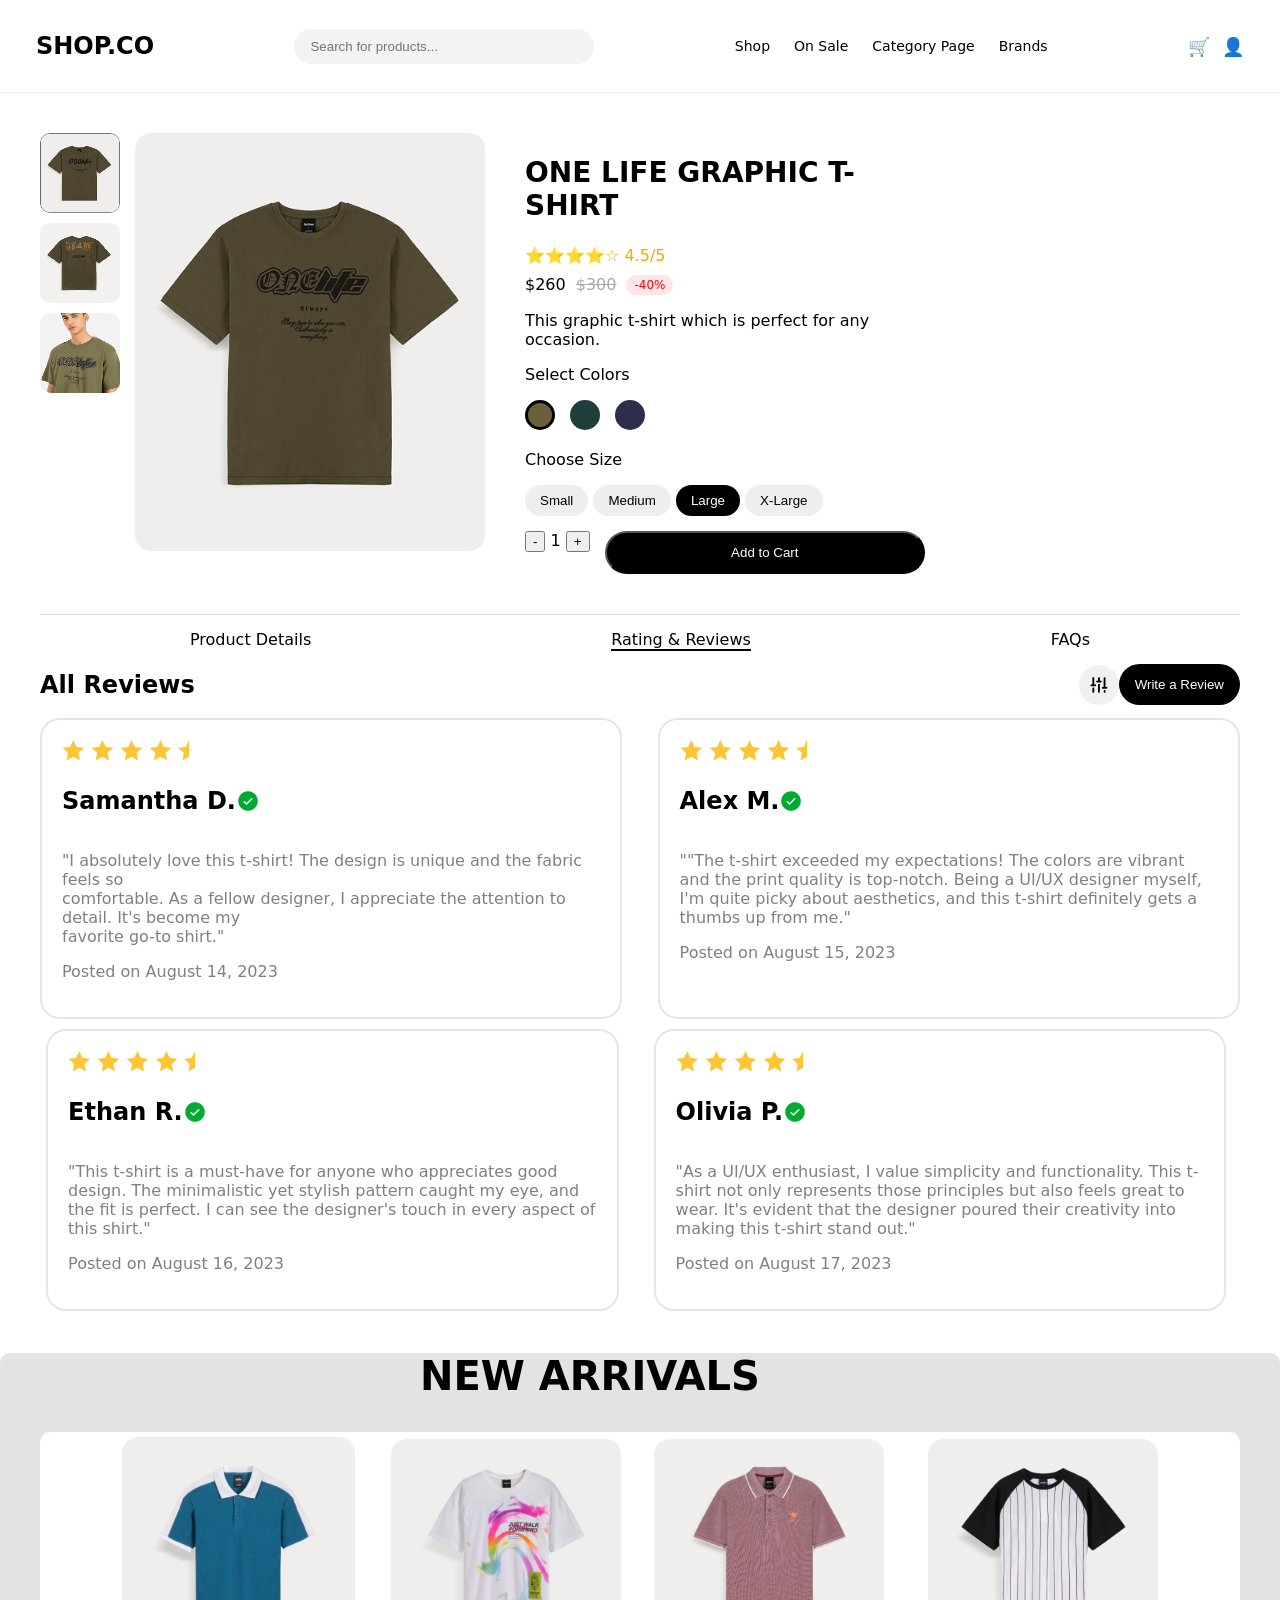
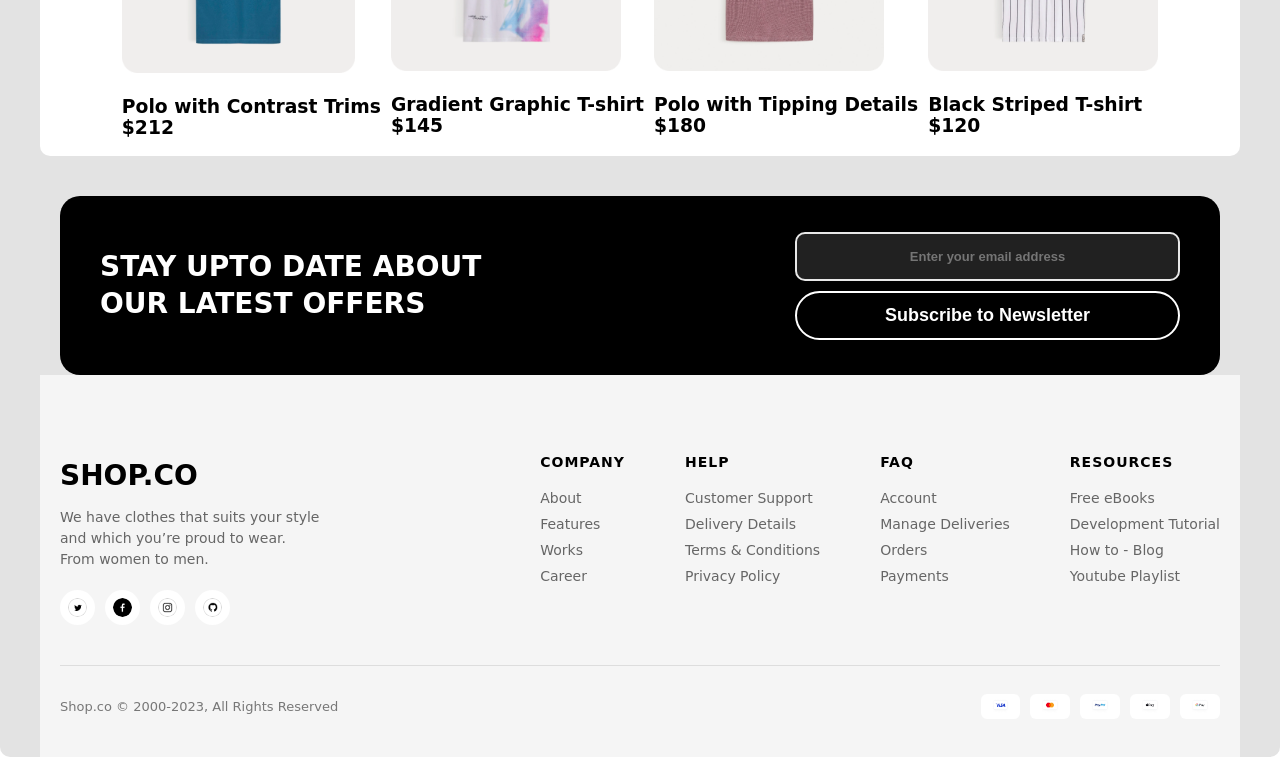
==== aboutcard.html @ 6708eff9 "shop-co" ====
<!DOCTYPE html>
<html lang="en">

<head>
    <meta charset="UTF-8">
    <meta name="viewport" content="width=device-width, initial-scale=1.0">
    <title>SHOP.CO aboutcard</title>
    <link rel="stylesheet" href="./styles/style.css">
</head>

<body>
    <header class="shop-header">
        <div class="shop-overlay" id="overlay"></div>
        <div class="shop-container">
            <div class="shop-left">
                <button class="shop-burger" id="burgerBtn">
                    <span></span>
                    <span></span>
                    <span></span>
                </button>
                <a href="#">
                    <h1 class="shop-logo">SHOP.CO</h1>
                </a>
            </div>
            <div class="shop-search">
                <input type="text" placeholder="Search for products..." />
            </div>
            <nav class="shop-nav" id="navMenu">
                <a href="#">Shop</a>
                <a href="#">On Sale</a>
                <a href="./categorycard.html">Category Page</a>
                <a href="#">Brands</a>
            </nav>

            <div class="shop-right">

                <div class="shop-icons">
                    <span>🛒</span>
                    <span>👤</span>
                </div>
            </div>
        </div>
    </header>
    <main>
        <section class="aboutcard">
            <div class="container">
                <div class="aboutcard__wrapper">

                    <div class="aboutcard__gallery">
                        <div class="aboutcard__thumbs">
                            <img src="./assets/imgs/image 2.png" alt="">
                            <img src="./assets/imgs/image 5.png" alt="">
                            <img src="./assets/imgs/image 6.png" alt="">
                        </div>

                        <div class="aboutcard__main">
                            <img src="./assets/imgs/image 1 (1).png" alt="">
                        </div>
                    </div>

                    <div class="aboutcard__info">
                        <h1 class="aboutcard__title">ONE LIFE GRAPHIC T-SHIRT</h1>

                        <div class="aboutcard__rating">
                            ⭐⭐⭐⭐☆ <span>4.5/5</span>
                        </div>

                        <div class="aboutcard__price">
                            <span class="current">$260</span>
                            <span class="old">$300</span>
                            <span class="sale">-40%</span>
                        </div>

                        <p class="aboutcard__desc">
                            This graphic t-shirt which is perfect for any occasion.
                        </p>

                        <div class="aboutcard__colors">
                            <p>Select Colors</p>
                            <div class="aboutcard__color-list">
                                <span class="active"></span>
                                <span></span>
                                <span></span>
                            </div>
                        </div>

                        <div class="aboutcard__sizes">
                            <p>Choose Size</p>
                            <div class="aboutcard__size-list">
                                <button>Small</button>
                                <button>Medium</button>
                                <button class="active">Large</button>
                                <button>X-Large</button>
                            </div>
                        </div>

                        <div class="aboutcard__cart">
                            <div class="aboutcard__count">
                                <button>-</button>
                                <span>1</span>
                                <button>+</button>
                            </div>

                            <button class="aboutcard__btn">Add to Cart</button>
                        </div>
                    </div>

                </div>

                <div class="aboutcard__tabs">
                    <span>Product Details</span>
                    <span class="active">Rating & Reviews</span>
                    <span>FAQs</span>
                </div>

            </div>
        </section>
        <section class="review">
            <div class="container">
                <div class="review__wrapper">
                    <div class="review__info">
                        <h2>All Reviews</h2>
                        <div class="review__img">
                            <img src="./assets/icons/Frame 19.png" alt="">
                            <button class="review__btn">Write a Review</button>
                        </div>
                    </div>
                    <div class="review__bigcard">
                        <div class="review__cards">
                            <div class="review__card">
                                <img class="review__star" src="./assets/icons/4.3.png" alt="">
                                <div class="review__text">
                                    <h2>Samantha D.</h2>
                                    <img src="./assets/icons/Frame (20).png" alt="">
                                </div>
                                <p class="review__comments">"I absolutely love this t-shirt! The design is unique and
                                    the
                                    fabric feels so <br>
                                    comfortable. As a fellow designer, I appreciate the attention to detail. It's become
                                    my <br>
                                    favorite go-to shirt."</p>

                                <p class="review__comments">Posted on August 14, 2023</p>
                            </div>

                        </div>
                        <div class="review__nuqta">.</div>
                        <div class="review__cards">
                            <div class="review__card">
                                <img class="review__star" src="./assets/icons/4.3.png" alt="">
                                <div class="review__text">
                                    <h2>Alex M.</h2>
                                    <img src="./assets/icons/Frame (20).png" alt="">
                                </div>
                                <p class="review__comments">""The t-shirt exceeded my expectations! The colors are
                                    vibrant and the print quality is top-notch. Being a UI/UX designer myself, I'm quite
                                    picky about aesthetics, and this t-shirt definitely gets a thumbs up from me."
                                </p>

                                <p class="review__comments">Posted on August 15, 2023</p>
                            </div>

                        </div>
                    </div>
                    <div class="review__bigcards">
                        <div class="review__nuqta">.</div>
                        <div class="review__cards">
                            <div class="review__card">
                                <img class="review__star" src="./assets/icons/4.3.png" alt="">
                                <div class="review__text">
                                    <h2>Ethan R.</h2>
                                    <img src="./assets/icons/Frame (20).png" alt="">
                                </div>
                                <p class="review__comments">"This t-shirt is a must-have for anyone who appreciates good
                                    design. The minimalistic yet stylish pattern caught my eye, and the fit is perfect.
                                    I can see the designer's touch in every aspect of this shirt."
                                </p>

                                <p class="review__comments">Posted on August 16, 2023</p>
                            </div>

                        </div>
                        <div class="review__nuqta">.</div>
                        <div class="review__cards">
                            <div class="review__card">
                                <img class="review__star" src="./assets/icons/4.3.png" alt="">
                                <div class="review__text">
                                    <h2>Olivia P.</h2>
                                    <img src="./assets/icons/Frame (20).png" alt="">
                                </div>
                                <p class="review__comments">"As a UI/UX enthusiast, I value simplicity and
                                    functionality. This t-shirt not only represents those principles but also feels
                                    great to wear. It's evident that the designer poured their creativity into making
                                    this t-shirt stand out."
                                </p>

                                <p class="review__comments">Posted on August 17, 2023</p>
                            </div>

                        </div>
                    </div>
                    <div class="review__nuqta">.</div>
                </div>
            </div>
        </section>
        <section class="clothes">
            <div class="container">
                <div class="clothes__wrapper">
                    <h1 class="clothes__info">NEW ARRIVALS</h1>
                    <div class="clothes__cards">
                        <div class="clothes__card">
                            <img width="170" src="./assets/icons/kok kiym.png" alt="">
                            <img width="170" src="./assets/icons/Frame 33 (2).png" alt="">
                            <img width="170" src="./assets/icons/pushti kiym.png" alt="">
                            <img width="170" src="./assets/icons/Frame 38 (2).png" alt="">
                        </div>
                    </div>
                    <button class="clothes__ViewAll">View All</button>
                    <div class="clothes__table">
                        <div class="clothes__tabletext">
                            <img width="233" src="./assets/icons/kok kiym.png" alt="">
                            <h3 class="clothes__h3">Polo with Contrast Trims<br> $212</h3>
                        </div>
                        <div class="clothes__tabletext">
                            <img width="230" src="./assets/icons/Frame 33 (2).png" alt="">
                            <h3 class="clothes__h3">Gradient Graphic T-shirt <br> $145</h3>
                        </div>
                        <div class="clothes__tabletext">
                            <img width="230" src="./assets/icons/pushti kiym.png" alt="">
                            <h3 class="clothes__h3">Polo with Tipping Details <br> $180</h3>
                        </div>
                        <div class="clothes__tabletext">
                            <img width="230" src="./assets/icons/Frame 38 (2).png" alt="">
                            <h3 class="clothes__h3">Black Striped T-shirt <br> $120</h3>
                        </div>
                    </div>
                    <hr class="clothes__hr">
                    <hr class="clothes__hr">

                    <div class="clothes__desktob">
                        <div class="clothes__">
                            <img width="233" src="./assets/icons/kok kiym.png" alt="">
                            <h3 class="clothes__h3">Polo with Contrast Trims</h3>
                            <img src="./assets/imgs/Frame 59.png" alt="">
                            <div class="clothes__price">
                                <p><b>$240</b></p>
                                <del class="clothes__del"><b>$260</b></del>
                                <p class="clothes__discount">-20%</p>
                            </div>
                        </div>
                        <div class="clothes__">
                            <img width="230" src="./assets/icons/Frame 33 (2).png" alt="">
                            <h3 class="clothes__h3">Gradient Graphic T-shirt </h3>
                            <img src="./assets/imgs/Frame 35 (2).png" alt="">
                            <p><b>$145</b></p>
                        </div>
                        <div class="clothes__">
                            <img width="230" src="./assets/icons/pushti kiym.png" alt="">
                            <h3 class="clothes__h3">Polo with Tipping Details</h3>
                            <img src="./assets/imgs/Frame 35 (2).png" alt="">
                            <div class="clothes__price">
                                <p><b>$180</b></p>
                                <del class="clothes__del"><b>$200</b></del>
                            </div>
                        </div>
                        <div class="clothes__">
                            <img width="230" src="./assets/icons/Frame 38 (2).png" alt="">
                            <h3 class="clothes__h3"> SLEEVE STRIPED T-SHIRT</h3>
                            <img src="./assets/imgs/Frame 35 (2).png" alt="">
                            <div class="clothes__price">
                                <p><b>$120</b></p>
                                <del class="clothes__del"><b>$150</b></del>
                                <p class="clothes__discount">-20%</p>
                            </div>
                        </div>
                    </div>
                    <button class="clothes__btn">View All</button>
                    <hr class="clothes__hr">
                    <section class="subscribe">
                        <div class="container">
                            <div class="subscribe__wrapper">

                                <div class="subscribe__left">
                                    <h2>STAY UPTO DATE ABOUT<br>OUR LATEST OFFERS</h2>
                                </div>
                                <div class="subscribe__right">
                                    <input type="password" name="text" class="input"
                                        placeholder="Enter your email address">
                                    <button class="button">
                                        Subscribe to Newsletter
                                    </button>
                                </div>

                            </div>
                        </div>
                    </section>
                    <footer class="footer">
                        <div class="container">
                            <div class="footer__wrapper">

                                <div class="footer__left">
                                    <h2 class="footer__logo">SHOP.CO</h2>
                                    <p class="footer__desc">
                                        We have clothes that suits your style and which you’re proud to wear.
                                        From women to men.
                                    </p>

                                    <div class="footer__socials">
                                        <img src="./assets/icons/1 (1).png" alt="twitter">
                                        <img src="./assets/icons/2.png" alt="facebook">
                                        <img src="./assets/icons/3.png" alt="instagram">
                                        <img src="./assets/icons/4.png" alt="github">
                                    </div>
                                </div>

                                <div class="footer__links">

                                    <div class="footer__col">
                                        <h4>COMPANY</h4>
                                        <a href="#">About</a>
                                        <a href="#">Features</a>
                                        <a href="#">Works</a>
                                        <a href="#">Career</a>
                                    </div>

                                    <div class="footer__col">
                                        <h4>HELP</h4>
                                        <a href="#">Customer Support</a>
                                        <a href="#">Delivery Details</a>
                                        <a href="#">Terms & Conditions</a>
                                        <a href="#">Privacy Policy</a>
                                    </div>

                                    <div class="footer__col">
                                        <h4>FAQ</h4>
                                        <a href="#">Account</a>
                                        <a href="#">Manage Deliveries</a>
                                        <a href="#">Orders</a>
                                        <a href="#">Payments</a>
                                    </div>

                                    <div class="footer__col">
                                        <h4>RESOURCES</h4>
                                        <a href="#">Free eBooks</a>
                                        <a href="#">Development Tutorial</a>
                                        <a href="#">How to - Blog</a>
                                        <a href="#">Youtube Playlist</a>
                                    </div>

                                </div>
                            </div>

                            <div class="footer__bottom">
                                <p>Shop.co © 2000-2023, All Rights Reserved</p>

                                <div class="footer__payments">
                                    <img src="./assets/icons/Badge.png" alt="visa">
                                    <img src="./assets/icons/Badge (1).png" alt="mastercard">
                                    <img src="./assets/icons/Badge (2).png" alt="paypal">
                                    <img src="./assets/icons/Badge (3).png" alt="applepay">
                                    <img src="./assets/icons/Badge (4).png" alt="gpay">
                                </div>
                            </div>
                        </div>
                    </footer>

                </div>
            </div>
        </section>
    </main>
</body>

</html>
---- styles/style.css ----
.container {
  max-width: 1240px;
  margin: 0 auto;
  padding: 0 20px;
  width: 100%;
}

.shop-header {
  width: 100%;
  border-bottom: 1px solid #eee;
  background: #fff;
}
.shop-header .shop-container {
  max-width: 1240px;
  margin: 0 auto;
  padding: 16px;
  display: flex;
  align-items: center;
  justify-content: space-between;
}
.shop-header .shop-left {
  display: flex;
  align-items: center;
  gap: 16px;
}
.shop-header .shop-logo {
  font-size: 24px;
  font-weight: 800;
}
.shop-header .shop-nav {
  display: flex;
  gap: 24px;
}
.shop-header .shop-nav a {
  text-decoration: none;
  color: #000;
  font-size: 14px;
}
.shop-header .shop-search input {
  width: 300px;
  padding: 10px 16px;
  border-radius: 25px;
  border: none;
  background: #f3f3f3;
  outline: none;
}
.shop-header .shop-right {
  display: flex;
  align-items: center;
  gap: 20px;
}
.shop-header .shop-icons {
  display: flex;
  gap: 12px;
  font-size: 18px;
  cursor: pointer;
}
.shop-header .shop-burger {
  display: none;
  flex-direction: column;
  gap: 4px;
  background: none;
  border: none;
  cursor: pointer;
}
.shop-header .shop-burger span {
  width: 22px;
  height: 2px;
  background: #000;
  transition: 0.3s;
}
.shop-header .shop-burger.active span:nth-child(1) {
  transform: rotate(45deg) translate(5px, 5px);
}
.shop-header .shop-burger.active span:nth-child(2) {
  opacity: 0;
}
.shop-header .shop-burger.active span:nth-child(3) {
  transform: rotate(-45deg) translate(5px, -5px);
}

@media (max-width: 1024px) {
  .shop-search input {
    width: 200px;
  }
}
@media (max-width: 768px) {
  .shop-burger {
    display: flex !important;
    z-index: 1001;
  }
  .shop-nav {
    position: fixed;
    top: 0;
    left: 0;
    height: 100vh;
    width: 260px;
    background: #fff;
    flex-direction: column;
    align-items: flex-start;
    padding: 80px 20px;
    gap: 20px;
    transform: translateX(-100%);
    transition: 0.35s ease;
  }
  .shop-nav.active {
    transform: translateX(0);
  }
  .shop-search {
    display: none;
  }
  .shop-overlay {
    position: fixed;
    inset: 0;
    background: rgba(0, 0, 0, 0.3);
    opacity: 0;
    pointer-events: none;
    transition: 0.3s;
  }
  .shop-overlay.active {
    opacity: 1;
    pointer-events: auto;
  }
}
.hero {
  background-color: rgb(242, 240, 241);
  position: relative;
  overflow: hidden;
}
.hero__btn {
  padding: 15px 121px;
  background-color: rgb(0, 0, 0);
  border-radius: 62px;
  border: none;
  color: white;
}
.hero__img {
  display: none;
}
.hero__yulduz {
  display: none;
}
.hero__yulduz-two {
  display: none;
}
.hero__International {
  position: relative;
  bottom: 20px;
}
.hero__shop {
  display: none;
}
.hero__box {
  height: 90px;
  background-color: #d3d3d3;
}
.hero__info {
  text-align: center;
  display: flex;
  align-items: center;
  gap: 10px;
}
.hero__black {
  display: none;
}
.hero__black-two {
  display: none;
}
.hero__HappyCustomers {
  text-align: center;
  align-items: center;
  justify-content: center;
}
.hero__star {
  position: relative;
  bottom: 380px;
  left: 260px;
}
.hero__star-two {
  position: relative;
  bottom: 315px;
  right: 42px;
}
.hero__some {
  display: none;
}
.hero__boy {
  display: none;
}
.hero__yulduz {
  display: none;
}
.hero__yulduz-two {
  display: none;
}

@media (min-width: 768px) {
  .hero {
    background-color: rgb(195, 193, 193);
  }
  .hero__title {
    display: none;
  }
  .hero__black {
    display: none;
  }
  .hero__black-two {
    display: none;
  }
  .hero__shop {
    display: block;
    position: relative;
    bottom: 240px;
    padding: 12px 24px;
    border-radius: 100px;
    border: 2px solid gray;
  }
  .hero__desk {
    display: none;
  }
  .hero__some {
    display: block;
    padding-top: 60px;
  }
  .hero__model {
    display: none;
  }
  .hero__minicard {
    background-color: white;
    border-radius: 20px;
    padding: 15px;
    height: 409px;
    position: relative;
    top: 20px;
  }
  .hero__boy {
    display: block;
    width: 220px;
    bottom: 150px;
    position: relative;
    left: 450px;
    border-radius: 30px;
  }
  .hero__star {
    display: none;
  }
  .hero__star-two {
    display: none;
  }
  .hero__yulduz {
    display: none;
  }
  .hero__yulduz-two {
    display: none;
  }
  .hero__star {
    display: none;
  }
  .hero__star-two {
    display: none;
  }
}
@media (min-width: 1440px) {
  .hero {
    background-color: rgb(242, 240, 241);
  }
  .hero__word {
    display: flex;
    gap: 20px;
    top: 50px;
  }
  .hero__black {
    display: block;
    position: relative;
    bottom: 400px;
    left: 1080px;
  }
  .hero__black-two {
    display: block;
    position: relative;
    bottom: 370px;
    left: 660px;
  }
  .hero__desk {
    position: relative;
    display: block;
  }
  .hero__minicard {
    display: none;
  }
  .hero__HappyCustomers {
    text-align: center;
    align-items: center;
    justify-content: center;
    font-size: 26px;
    font-weight: 700;
  }
  .hero__International {
    position: relative;
    bottom: 20px;
    font-size: 16px;
    font-weight: 700;
    color: rgba(0, 0, 0, 0.6);
  }
  .hero__some {
    display: none;
  }
  .hero__box {
    display: none;
  }
  .hero__model {
    display: none;
  }
  .hero__star {
    display: none;
  }
  .hero__star-two {
    display: none;
  }
  .hero__browse {
    display: block;
  }
  .hero__title {
    display: block;
  }
  .hero__img {
    display: block;
    position: absolute;
    left: 830px;
    bottom: 76px;
  }
}
.brands {
  background-color: #000;
  padding: 40px 0;
  position: relative;
  bottom: 84px;
}
.brands__wrapper {
  display: flex;
  align-items: center;
  justify-content: space-between;
  flex-wrap: wrap;
  gap: 30px;
}
.brands__img {
  height: auto;
  max-width: 150px;
  -o-object-fit: contain;
     object-fit: contain;
  filter: brightness(0) invert(1);
}

@media (max-width: 768px) {
  .brands__wrapper {
    justify-content: center;
    gap: 20px 40px;
  }
  .brands__img {
    max-width: 100px;
  }
}
.clothes__info {
  margin-left: 20px;
  font-size: 40px;
}
.clothes__card {
  display: flex;
  gap: 10px;
}
.clothes__cards {
  display: flex;
  align-items: center;
  overflow-x: auto;
  padding: 16px;
  scroll-behavior: smooth;
}
.clothes__cards::-webkit-scrollbar {
  display: none;
}
.clothes__ViewAll {
  padding: 13px 140px;
  border-radius: 62px;
  border: 1px solid gray;
  background-color: white;
}
.clothes__TOPSELLING {
  margin-left: 30px;
  font-size: 40px;
}
.clothes__topSELLING {
  display: none;
}
.clothes__table {
  display: none;
}
.clothes__table-2 {
  display: none;
}
.clothes__hr {
  display: none;
}
.clothes__desktob {
  display: none;
}
.clothes__btn {
  display: none;
}
.clothes__SELLING {
  display: none;
}

@media (min-width: 768px) {
  .clothes {
    background-color: rgb(227, 227, 227);
    border-radius: 10px;
  }
  .clothes__cards {
    display: none;
  }
  .clothes__SELLING {
    display: none;
  }
  .clothes__ViewAll {
    display: none;
  }
  .clothes__info {
    margin-left: 380px;
    font-size: 40px;
  }
  .clothes__clothes {
    padding-left: 40px;
  }
  .clothes__topSELLING {
    display: block;
    margin-left: 380px;
    font-size: 40px;
  }
  .clothes__table {
    background-color: white;
    border-radius: 10px;
    display: flex;
    align-items: center;
    justify-content: center;
    gap: 10px;
    padding-top: 5px;
  }
  .clothes__table-2 {
    background-color: white;
    border-radius: 10px;
    display: flex;
    align-items: center;
    justify-content: center;
    gap: 10px;
    padding-top: 5px;
  }
  .clothes__hr {
    color: white;
  }
  .clothes__TOPSELLING {
    display: none;
  }
  .clothes__desktob {
    display: none;
  }
  .clothes__btn {
    display: none;
  }
}
@media (min-width: 1440px) {
  .clothes {
    background-color: white;
  }
  .clothes__table {
    display: none;
  }
  .clothes__desktob {
    display: block;
    display: flex;
    align-items: center;
    justify-content: center;
    gap: 20px;
  }
  .clothes__del {
    color: gray;
    text-decoration: line-through;
  }
  .clothes__price {
    display: flex;
  }
  .clothes__hr {
    display: none;
  }
  .clothes__info {
    margin-left: 440px;
    font-size: 40px;
  }
  .clothes__SELLING {
    display: block;
    margin-left: 450px;
    font-size: 40px;
  }
  .clothes__topSELLING {
    display: none;
  }
  .clothes__table-2 {
    display: none;
  }
  .clothes__price {
    display: flex;
    align-items: center;
    gap: 4px;
  }
  .clothes__btn {
    padding: 15px 60px;
    border-radius: 62px;
    background-color: white;
    border: 2px solid rgb(172, 169, 169);
    margin-left: 500px;
    top: 100px;
  }
  .clothes__discount {
    color: rgb(255, 51, 51);
    background-color: rgba(255, 51, 51, 0.1);
    border-radius: 20px;
    padding: 5px;
  }
}
.style {
  background-color: rgb(227, 227, 227);
  padding: 10px;
}
.style__info {
  display: flex;
  align-items: center;
  justify-content: center;
  font-size: 42px;
}
.style__formal {
  display: none;
}
.style__Information {
  display: none;
}

@media (min-width: 768px) {
  .style__gym {
    display: flex;
    align-items: center;
    justify-content: center;
    gap: 30px;
  }
  .style__party {
    margin-top: 20px;
  }
  .style__formal {
    display: none;
  }
}
@media (min-width: 1440px) {
  .style__info {
    display: none;
  }
  .style__gym {
    display: none;
  }
  .style__party {
    display: none;
  }
  .style__Information {
    display: flex;
    align-items: center;
    justify-content: center;
    font-size: 42px;
  }
  .style__formal {
    gap: 10px;
    display: flex;
  }
  .style__Casual {
    position: relative;
    bottom: 8px;
  }
}
.customers__h1 {
  font-size: 32px;
}
.customers__Information {
  display: flex;
  align-items: center;
  justify-content: space-between;
}
.customers__desk {
  position: relative;
  top: 24px;
}
.customers__text {
  background-color: #EFEFEF;
  border: 1px solid gray;
  padding: 10px;
  border-radius: 20px;
}
.customers__cards {
  display: none;
}
.customers__OURHAPPYCUSTOMERS {
  display: none;
}

@media (min-width: 768px) {
  .customers__Information {
    display: none;
  }
  .customers__text {
    display: none;
  }
  .customers__cards {
    display: flex;
    align-items: center;
    justify-content: center;
    gap: 30px;
  }
  .customers__info {
    background-color: #EFEFEF;
    border: 1px solid gray;
    padding: 5px;
    border-radius: 20px;
  }
  .customers__alex {
    display: none;
  }
  .customers__OURHAPPYCUSTOMERS {
    display: flex;
    text-align: center;
    justify-content: center;
  }
}
@media (min-width: 1440px) {
  .customers__info {
    background-color: #EFEFEF;
    border: 1px solid gray;
    padding: 10px;
    border-radius: 20px;
  }
  .customers__alex {
    display: block;
    background-color: #EFEFEF;
    border: 1px solid gray;
    padding: 10px;
    border-radius: 20px;
  }
  .customers__cards {
    display: flex;
    align-items: center;
    justify-content: space-between;
  }
}
.subscribe {
  margin-top: 40px;
}
.subscribe__wrapper {
  background: #000;
  border-radius: 20px;
  padding: 30px 40px;
  display: flex;
  align-items: center;
  justify-content: space-between;
  gap: 20px;
  flex-wrap: wrap;
}
.subscribe__left h2 {
  color: #fff;
  font-size: 28px;
  font-weight: 700;
  line-height: 1.3;
}
.subscribe__right {
  display: flex;
  flex-direction: column;
  gap: 10px;
  min-width: 260px;
}
.subscribe__input-box {
  background: #fff;
  border-radius: 30px;
  padding: 10px 15px;
  display: flex;
  align-items: center;
  gap: 10px;
}
.subscribe__input-box input {
  border: none;
  outline: none;
  width: 100%;
  font-size: 14px;
}
.subscribe__icon {
  width: 18px;
  height: 18px;
}
.subscribe__btn {
  background: #fff;
  border: none;
  border-radius: 30px;
  padding: 10px;
  font-weight: 600;
  cursor: pointer;
  transition: 0.3s;
}
.subscribe__btn:hover {
  opacity: 0.8;
}
.subscribe .input {
  border: 2px solid #e8e8e8;
  padding: 15px;
  border-radius: 10px;
  background-color: #212121;
  font-size: small;
  font-weight: bold;
  text-align: center;
}
.subscribe .input:focus {
  outline-color: white;
  background-color: #212121;
  color: #e8e8e8;
  box-shadow: 5px 5px #888888;
}
.subscribe .button {
  cursor: pointer;
  position: relative;
  padding: 12px 88px;
  font-size: 18px;
  color: rgb(255, 255, 255);
  border: 2px solid rgb(255, 255, 255);
  border-radius: 34px;
  background-color: transparent;
  font-weight: 600;
  transition: all 0.3s cubic-bezier(0.23, 1, 0.32, 1);
  overflow: hidden;
}
.subscribe .button::before {
  content: "";
  position: absolute;
  inset: 0;
  margin: auto;
  width: 140px;
  height: 50px;
  border-radius: inherit;
  scale: 0;
  z-index: -1;
  background-color: rgb(255, 253, 248);
  transition: all 0.6s cubic-bezier(0.23, 1, 0.32, 1);
}
.subscribe .button:hover::before {
  scale: 3;
}
.subscribe .button:hover {
  color: #212121;
  scale: 1.1;
  box-shadow: 0 0px 20px rgba(193, 163, 98, 0.4);
}
.subscribe .button:active {
  scale: 1;
}

@media (max-width: 768px) {
  .subscribe__wrapper {
    flex-direction: column;
    align-items: flex-start;
    padding: 25px;
  }
  .subscribe__left h2 {
    font-size: 22px;
  }
  .subscribe__right {
    width: 100%;
  }
  .subscribe__btn {
    width: 100%;
  }
  .subscribe .button {
    cursor: pointer;
    position: relative;
    padding: 10px 9px;
    font-size: 18px;
    color: rgb(255, 255, 255);
    border: 2px solid rgb(255, 255, 255);
    border-radius: 34px;
    background-color: transparent;
    font-weight: 600;
    transition: all 0.3s cubic-bezier(0.23, 1, 0.32, 1);
    overflow: hidden;
  }
  .subscribe .button::before {
    content: "";
    position: absolute;
    inset: 0;
    margin: auto;
    width: 140px;
    height: 50px;
    border-radius: inherit;
    scale: 0;
    z-index: -1;
    background-color: rgb(255, 253, 248);
    transition: all 0.6s cubic-bezier(0.23, 1, 0.32, 1);
  }
  .subscribe .button:hover::before {
    scale: 3;
  }
  .subscribe .button:hover {
    color: #212121;
    scale: 1.1;
    box-shadow: 0 0px 20px rgba(193, 163, 98, 0.4);
  }
  .subscribe .button:active {
    scale: 1;
  }
}
.footer {
  background: #f5f5f5;
  padding: 60px 0 30px;
}
.footer__wrapper {
  display: flex;
  justify-content: space-between;
  gap: 40px;
  flex-wrap: wrap;
  border-bottom: 1px solid #ddd;
  padding-bottom: 40px;
}
.footer__left {
  max-width: 260px;
}
.footer__left .footer__logo {
  font-size: 28px;
  font-weight: 800;
  margin-bottom: 15px;
}
.footer__left .footer__desc {
  font-size: 14px;
  color: #666;
  margin-bottom: 20px;
  line-height: 1.5;
}
.footer__socials {
  display: flex;
  gap: 10px;
}
.footer__socials img {
  width: 35px;
  height: 35px;
  padding: 8px;
  border-radius: 50%;
  background: #fff;
  cursor: pointer;
  transition: 0.3s;
}
.footer__socials img:hover {
  transform: translateY(-4px) scale(1.1);
  background: #000;
}
.footer__links {
  display: flex;
  gap: 60px;
  flex-wrap: wrap;
}
.footer__col {
  display: flex;
  flex-direction: column;
  gap: 10px;
}
.footer__col h4 {
  font-size: 14px;
  letter-spacing: 1px;
  margin-bottom: 10px;
}
.footer__col a {
  font-size: 14px;
  color: #666;
  text-decoration: none;
  transition: 0.3s;
}
.footer__col a:hover {
  color: #000;
  transform: translateX(5px);
}
.footer__bottom {
  margin-top: 20px;
  display: flex;
  justify-content: space-between;
  align-items: center;
  flex-wrap: wrap;
}
.footer__bottom p {
  font-size: 13px;
  color: #777;
}
.footer__payments {
  display: flex;
  gap: 10px;
}
.footer__payments img {
  height: 25px;
  background: #fff;
  padding: 5px 10px;
  border-radius: 6px;
  transition: 0.3s;
}
.footer__payments img:hover {
  transform: scale(1.1);
}

@media (max-width: 768px) {
  .footer__wrapper {
    flex-direction: column;
    gap: 30px;
  }
  .footer__links {
    display: grid;
    grid-template-columns: 1fr 1fr;
    gap: 25px;
  }
  .footer__bottom {
    flex-direction: column;
    gap: 15px;
    text-align: center;
  }
  .footer__payments {
    justify-content: center;
    flex-wrap: wrap;
  }
}
.aboutcard {
  margin-top: 40px;
}
.aboutcard__wrapper {
  display: flex;
  gap: 40px;
  flex-wrap: wrap;
}
.aboutcard__gallery {
  display: flex;
  gap: 15px;
}
.aboutcard__thumbs {
  display: flex;
  flex-direction: column;
  gap: 10px;
}
.aboutcard__thumbs img {
  width: 80px;
  height: 80px;
  border-radius: 10px;
  cursor: pointer;
  transition: 0.3s;
}
.aboutcard__thumbs img:hover {
  transform: scale(1.1);
  border: 2px solid #000;
}
.aboutcard__main img {
  width: 350px;
  border-radius: 15px;
}
.aboutcard__main img:hover {
  transform: scale(1.03);
}
.aboutcard__info {
  max-width: 400px;
}
.aboutcard__title {
  font-size: 28px;
  font-weight: 800;
}
.aboutcard__rating {
  color: orange;
  margin: 10px 0;
}
.aboutcard__price {
  display: flex;
  gap: 10px;
  margin-bottom: 15px;
}
.aboutcard__price .old {
  text-decoration: line-through;
  color: #aaa;
}
.aboutcard__price .sale {
  background: #ffe5e5;
  color: red;
  padding: 3px 8px;
  border-radius: 10px;
  font-size: 12px;
}
.aboutcard__color-list span {
  width: 30px;
  height: 30px;
  border-radius: 50%;
  display: inline-block;
  margin-right: 10px;
  cursor: pointer;
}
.aboutcard__color-list span:nth-child(1) {
  background: #6b5e3b;
}
.aboutcard__color-list span:nth-child(2) {
  background: #1f3d3b;
}
.aboutcard__color-list span:nth-child(3) {
  background: #2c2f4a;
}
.aboutcard__color-list span.active {
  border: 3px solid #000;
}
.aboutcard__size-list button {
  padding: 8px 15px;
  border-radius: 20px;
  border: none;
  background: #eee;
}
.aboutcard__size-list button.active {
  background: #000;
  color: #fff;
}
.aboutcard__cart {
  display: flex;
  gap: 15px;
  margin-top: 15px;
}
.aboutcard__btn {
  flex: 1;
  background: #000;
  color: #fff;
  border-radius: 30px;
  padding: 12px;
}
.aboutcard__tabs {
  margin-top: 40px;
  display: flex;
  justify-content: space-around;
  border-top: 1px solid #ddd;
  padding-top: 15px;
}
.aboutcard__tabs .active {
  border-bottom: 2px solid #000;
}

@media (max-width: 768px) {
  .aboutcard__wrapper {
    flex-direction: column;
  }
  .aboutcard__gallery {
    flex-direction: column;
  }
  .aboutcard__thumbs {
    flex-direction: row;
  }
  .aboutcard__main img {
    width: 100%;
  }
  .aboutcard__cart {
    flex-direction: column;
  }
}
.review__btn {
  padding: 13px 16px;
  border-radius: 62px;
  border: none;
  background-color: black;
  color: white;
}
.review__info {
  display: flex;
  align-items: center;
  justify-content: space-between;
}
.review__img {
  display: flex;
  align-items: center;
  justify-content: space-between;
}
.review__text {
  display: flex;
  align-items: center;
}
.review__comments {
  color: gray;
}
.review__cards {
  border: 2px solid rgba(0, 0, 0, 0.1);
  padding: 20px;
  border-radius: 20px;
}
.review__nuqta {
  color: white;
}

@media (min-width: 768px) {
  .review__bigcard {
    display: flex;
    gap: 15px;
  }
  .review__bigcards {
    display: flex;
    top: 10px;
    left: -14px;
    position: relative;
    gap: 15px;
  }
  .review__cards {
    width: 700px;
    border: 2px solid rgba(0, 0, 0, 0.1);
    padding: 20px;
    border-radius: 20px;
  }
}
@media (min-width: 1440px) {
  .review__bigcard {
    display: flex;
    gap: 15px;
  }
  .review__bigcards {
    display: flex;
    top: 10px;
    left: -14px;
    position: relative;
    gap: 15px;
  }
  .review__cards {
    width: 700px;
    border: 2px solid rgba(0, 0, 0, 0.1);
    padding: 20px;
    border-radius: 20px;
  }
}
.shop {
  background: #e6e5e5;
  margin-top: 40px;
}
.shop__wrapper {
  display: flex;
  gap: 30px;
}
.shop__sidebar {
  width: 350px;
  height: 540px;
  background: #f7f7f7;
  padding: 20px;
  border-radius: 15px;
  position: relative;
  top: 100px;
}
.shop__sidebar h3 {
  margin-bottom: 15px;
}
.shop__filter p {
  margin: 8px 0;
  cursor: pointer;
  transition: 0.3s;
}
.shop__filter p:hover {
  color: #000;
  transform: translateX(5px);
}
.shop__price {
  margin: 20px 0;
}
.shop__price input {
  width: 100%;
}
.shop__colors {
  display: flex;
  gap: 8px;
  margin-bottom: 15px;
}
.shop__colors span {
  width: 20px;
  height: 20px;
  border-radius: 50%;
  cursor: pointer;
}
.shop__colors span:nth-child(1) {
  background: red;
}
.shop__colors span:nth-child(2) {
  background: green;
}
.shop__colors span:nth-child(3) {
  background: yellow;
}
.shop__colors span:nth-child(4) {
  background: orange;
}
.shop__colors span:nth-child(5) {
  background: blue;
}
.shop__colors span:nth-child(6) {
  background: black;
}
.shop__sizes {
  display: flex;
  flex-wrap: wrap;
  gap: 8px;
}
.shop__sizes button {
  padding: 6px 10px;
  border-radius: 20px;
  border: none;
  background: #eee;
}
.shop__sizes button.active {
  background: #000;
  color: #fff;
}
.shop__apply {
  margin-top: 15px;
  width: 100%;
  padding: 10px;
  border-radius: 20px;
  background: #000;
  color: #fff;
  border: none;
}
.shop__content {
  flex: 1;
}
.shop__top {
  display: flex;
  justify-content: space-between;
  margin-bottom: 20px;
}
.shop__grid {
  display: grid;
  grid-template-columns: repeat(3, 1fr);
  gap: 20px;
}
.shop__card {
  background: #fff;
  padding: 15px;
  border-radius: 15px;
  transition: 0.3s;
  cursor: pointer;
}
.shop__card img {
  width: 100%;
  border-radius: 10px;
  margin-bottom: 10px;
}
.shop__card:hover {
  transform: translateY(-8px) scale(1.02);
  box-shadow: 0 10px 25px rgba(0, 0, 0, 0.1);
}
.shop__card h4 {
  font-size: 14px;
  margin-bottom: 5px;
}
.shop__card .stars {
  font-size: 13px;
  color: orange;
}
.shop__card .price {
  margin-top: 5px;
}
.shop__card .price span {
  font-weight: bold;
}
.shop__card .price del {
  color: #aaa;
  margin-left: 5px;
}
.shop__pagination {
  margin-top: 30px;
  display: flex;
  gap: 10px;
  justify-content: center;
}
.shop__pagination span,
.shop__pagination button {
  padding: 6px 12px;
  border-radius: 10px;
  background: #eee;
  cursor: pointer;
}
.shop__pagination .active {
  background: #000;
  color: #fff;
}

@media (max-width: 768px) {
  .shop__wrapper {
    flex-direction: column;
  }
  .shop__sidebar {
    width: 100%;
  }
  .shop__grid {
    grid-template-columns: repeat(2, 1fr);
  }
  .shop__top {
    flex-direction: column;
    gap: 5px;
  }
}
.cart {
  margin-top: 40px;
}
.cart__title {
  font-size: 28px;
  font-weight: 800;
  margin-bottom: 20px;
}
.cart__wrapper {
  display: flex;
  gap: 30px;
  flex-wrap: wrap;
}
.cart__items {
  flex: 2;
  display: flex;
  flex-direction: column;
  gap: 15px;
}
.cart__item {
  display: flex;
  align-items: center;
  gap: 15px;
  background: #f7f7f7;
  padding: 15px;
  border-radius: 15px;
  transition: 0.3s;
}
.cart__item:hover {
  transform: translateY(-5px);
  box-shadow: 0 8px 20px rgba(0, 0, 0, 0.1);
}
.cart__item img {
  width: 70px;
  border-radius: 10px;
}
.cart__info {
  flex: 1;
}
.cart__info h3 {
  font-size: 16px;
  margin-bottom: 5px;
}
.cart__info p {
  font-size: 13px;
  color: #666;
}
.cart__info span {
  display: block;
  margin-top: 5px;
  font-weight: bold;
}
.cart__actions {
  display: flex;
  align-items: center;
  gap: 10px;
}
.cart .delete {
  background: none;
  border: none;
  cursor: pointer;
  font-size: 18px;
  color: red;
  transition: 0.3s;
}
.cart .delete:hover {
  transform: scale(1.2);
}
.cart__count {
  display: flex;
  align-items: center;
  gap: 10px;
  background: #eee;
  border-radius: 30px;
  padding: 5px 10px;
}
.cart__count button {
  border: none;
  background: none;
  cursor: pointer;
  font-size: 16px;
}
.cart__summary {
  flex: 1;
  background: #f7f7f7;
  padding: 20px;
  border-radius: 15px;
}
.cart__row {
  display: flex;
  justify-content: space-between;
  margin: 10px 0;
}
.cart__row.discount {
  color: red;
}
.cart__row.total {
  font-weight: bold;
  font-size: 18px;
}
.cart__promo {
  display: flex;
  gap: 10px;
  margin-top: 15px;
}
.cart__promo input {
  flex: 1;
  padding: 10px;
  border-radius: 20px;
  border: none;
  background: #eee;
}
.cart__promo button {
  padding: 10px 15px;
  border-radius: 20px;
  border: none;
  background: #000;
  color: #fff;
  cursor: pointer;
  transition: 0.3s;
}
.cart__promo button:hover {
  transform: scale(1.05);
}
.cart__checkout {
  margin-top: 15px;
  width: 100%;
  padding: 12px;
  border-radius: 30px;
  border: none;
  background: #000;
  color: #fff;
  cursor: pointer;
  transition: 0.3s;
}
.cart__checkout:hover {
  transform: translateY(-2px) scale(1.03);
}

@media (max-width: 768px) {
  .cart__wrapper {
    flex-direction: column;
  }
  .cart__item {
    flex-direction: column;
    align-items: flex-start;
  }
  .cart__actions {
    width: 100%;
    justify-content: space-between;
  }
  .cart__summary {
    width: 100%;
  }
}
html {
  overflow-x: hidden;
}

header {
  z-index: 2;
  position: sticky;
  top: 0;
  animation: headerAnim 1.3s ease-in forwards;
  background-color: rgba(255, 255, 255, 0.636);
}

html {
  scroll-behavior: smooth;
}

header:hover {
  animation: headerAnim 1.3s ease-in forwards;
}

@keyframes headerAnim {
  0% {
    transform: translateY(-100%);
    opacity: 0;
  }
  100% {
    transform: translateY(0%);
    opacity: 1;
  }
}
* {
  box-sizing: border-box;
}

a {
  color: inherit;
  text-decoration: none;
  color: rgb(0, 0, 0);
}

li {
  list-style-type: none;
}

body {
  font-family: system-ui, -apple-system, BlinkMacSystemFont, "Segoe UI", Roboto, Oxygen, Ubuntu, Cantarell, "Open Sans", "Helvetica Neue", sans-serif;
  margin: 0;
  transition: 0.6s linear;
}/*# sourceMappingURL=style.css.map */
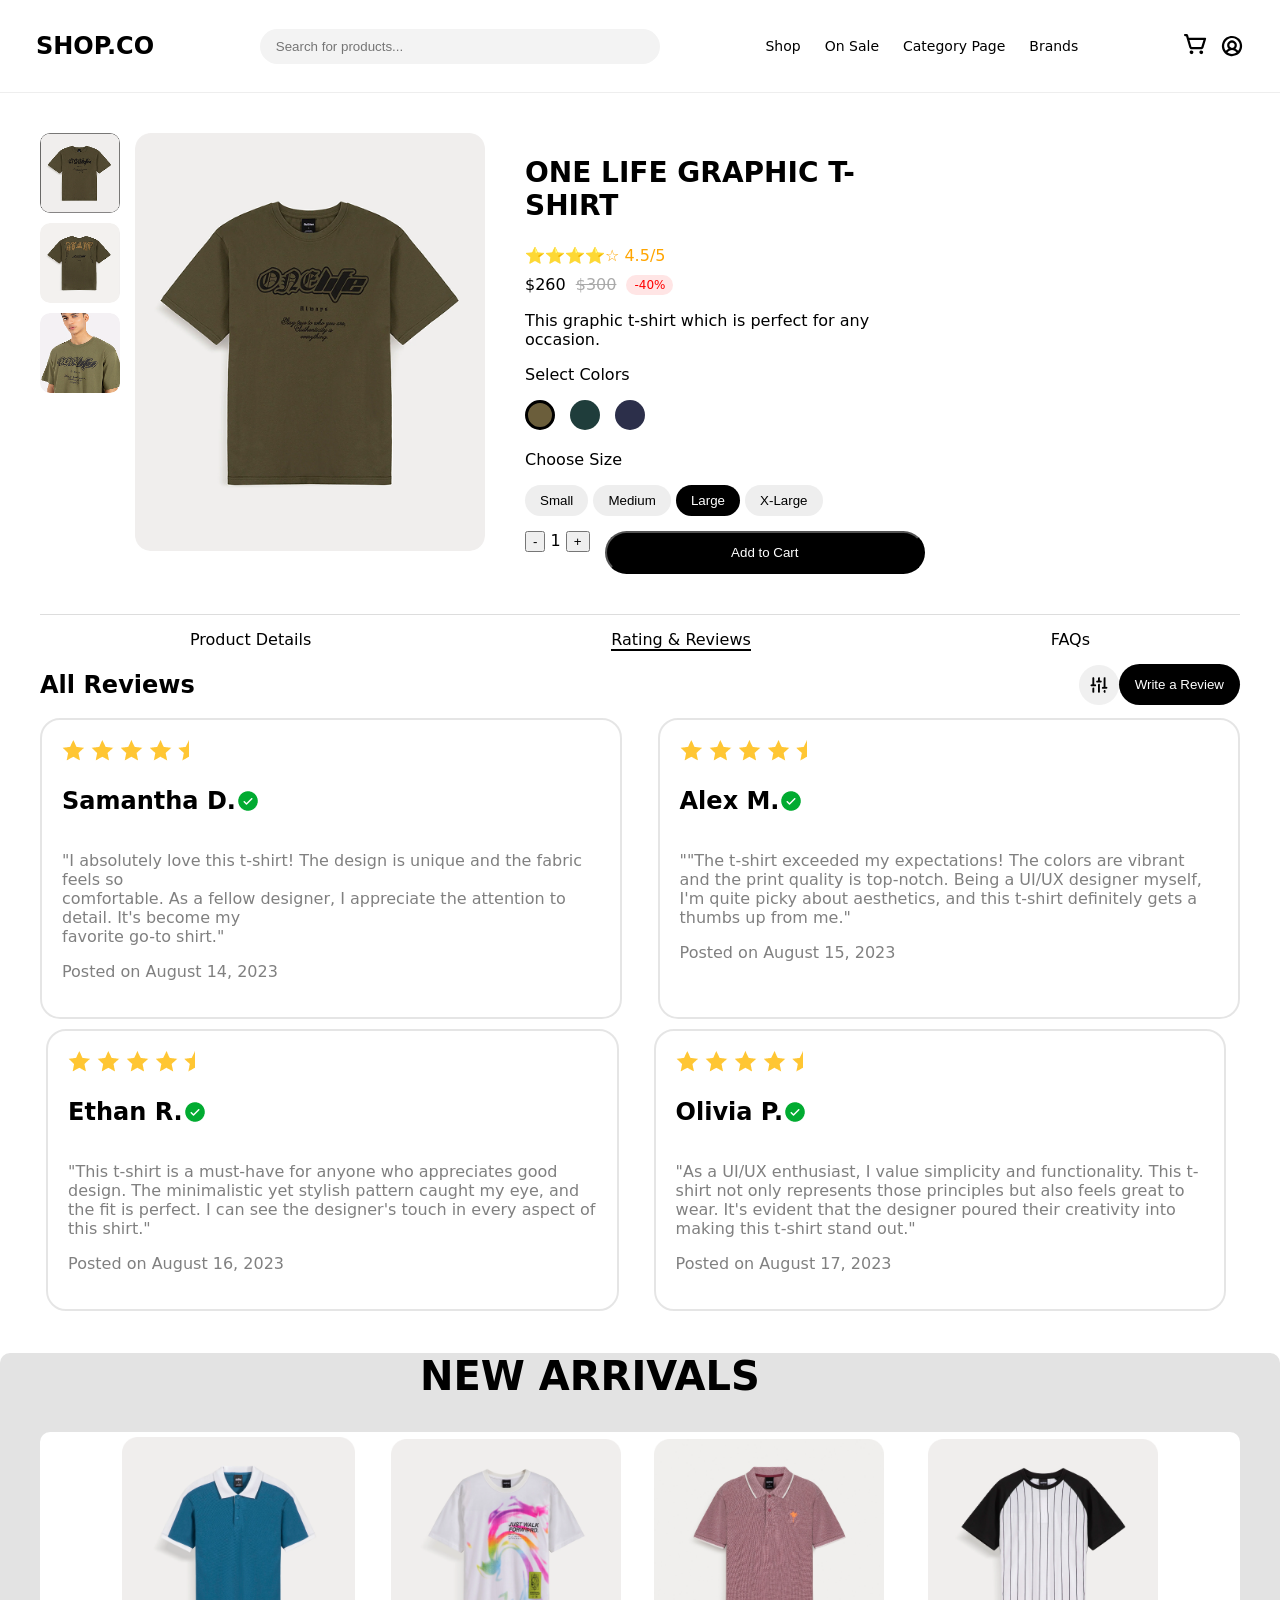
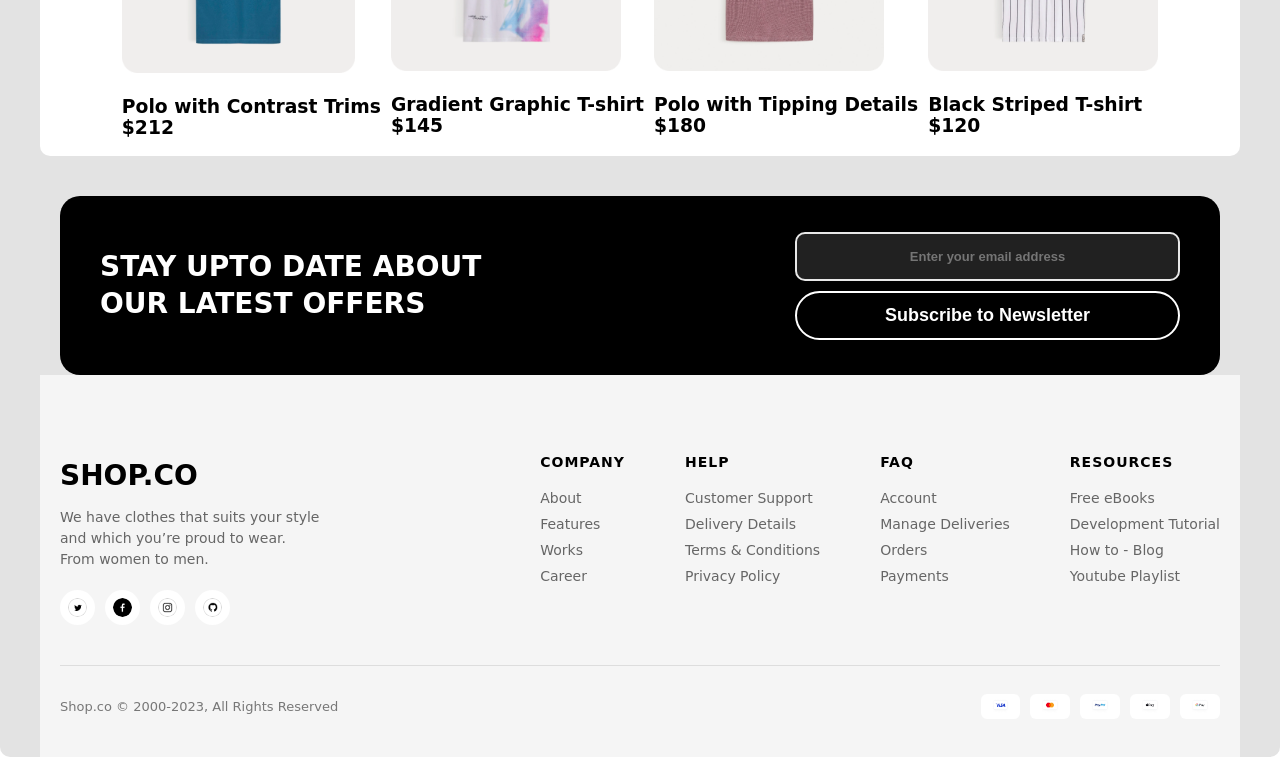
==== commit aee3d9ed: "shop-com" ====
--- a/aboutcard.html
+++ b/aboutcard.html
@@ -18,7 +18,7 @@
                     <span></span>
                     <span></span>
                 </button>
-                <a href="#">
+                <a href="/">
                     <h1 class="shop-logo">SHOP.CO</h1>
                 </a>
             </div>
@@ -27,16 +27,16 @@
             </div>
             <nav class="shop-nav" id="navMenu">
                 <a href="#">Shop</a>
-                <a href="#">On Sale</a>
+                <a href="#onsale">On Sale</a>
                 <a href="./categorycard.html">Category Page</a>
-                <a href="#">Brands</a>
+                <a href="#brands">Brands</a>
             </nav>
 
             <div class="shop-right">
 
                 <div class="shop-icons">
-                    <span>🛒</span>
-                    <span>👤</span>
+                    <a href="./cart.html"> <img src="./assets/imgs/Frame (1).svg" alt=""></a>
+                    <img src="./assets/imgs/Frame (2).svg" alt="">
                 </div>
             </div>
         </div>
--- a/styles/style.css
+++ b/styles/style.css
@@ -37,7 +37,7 @@
   font-size: 14px;
 }
 .shop-header .shop-search input {
-  width: 300px;
+  width: 400px;
   padding: 10px 16px;
   border-radius: 25px;
   border: none;
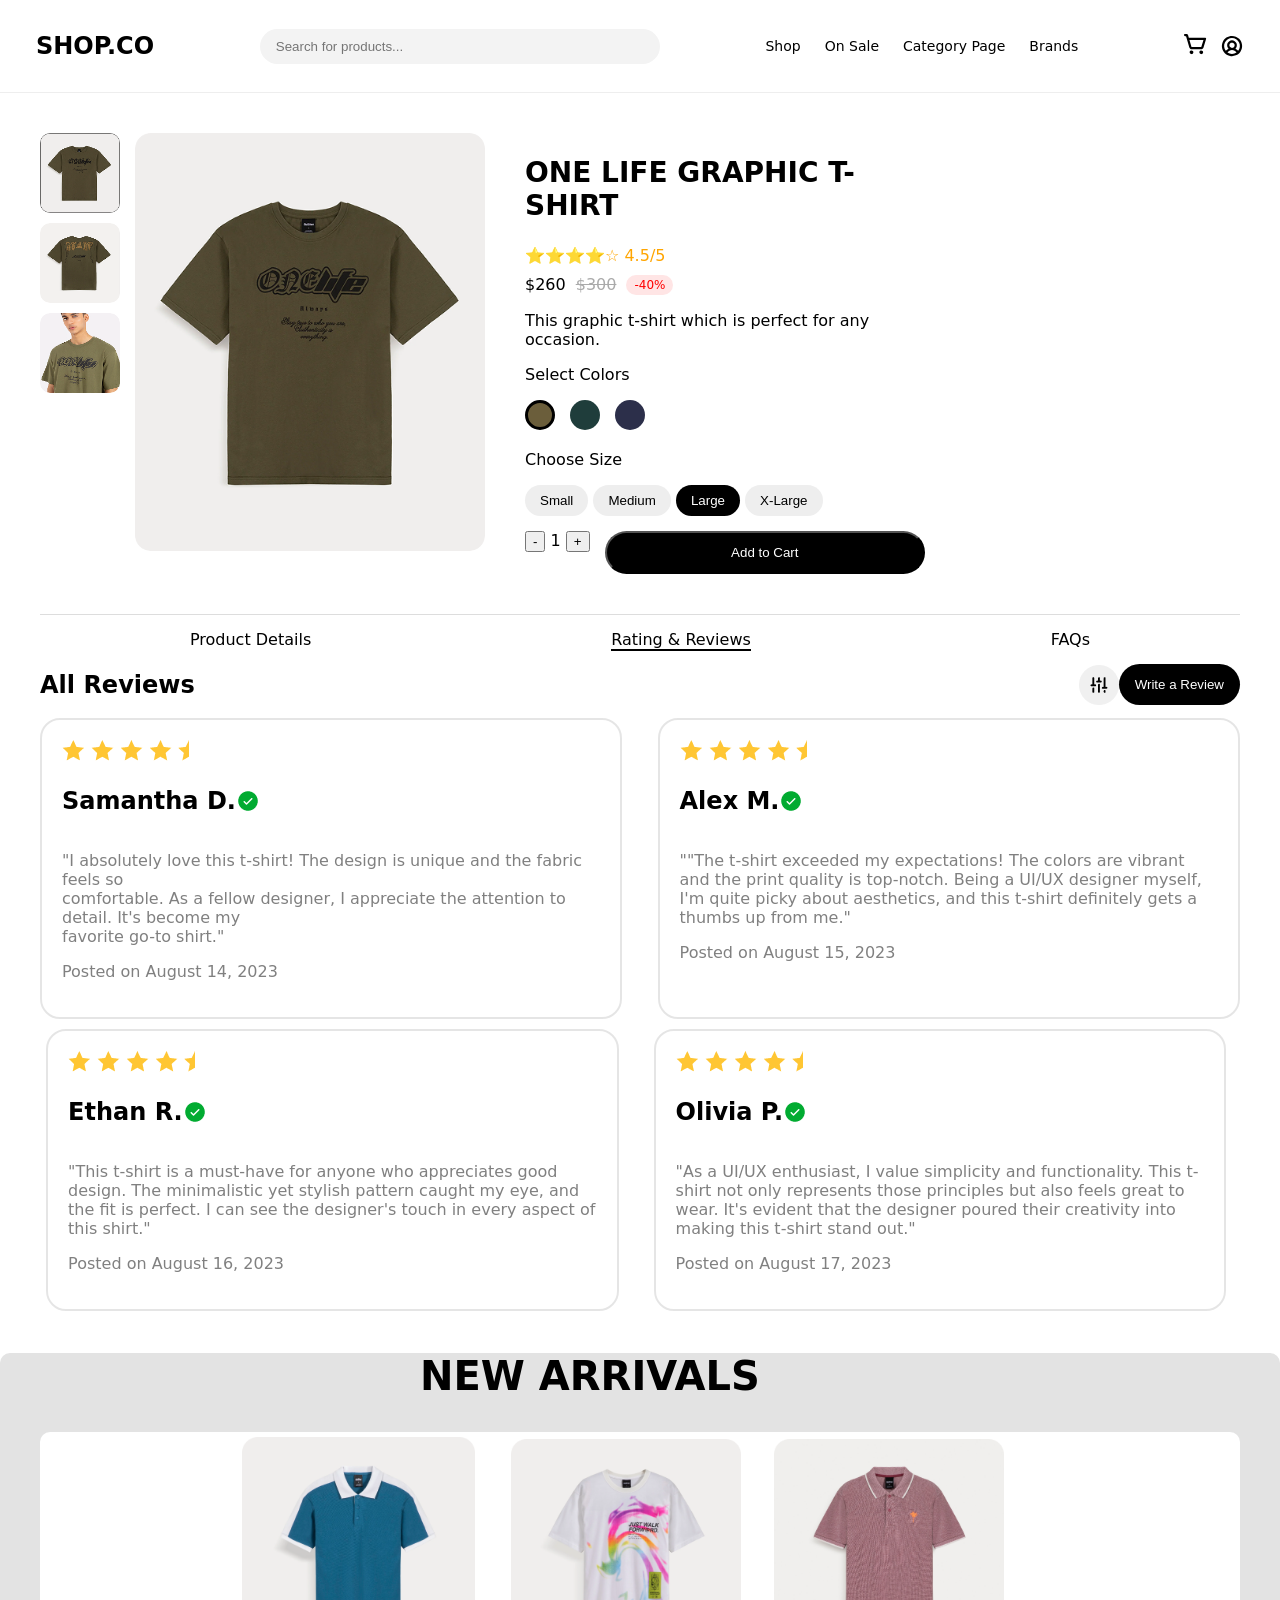
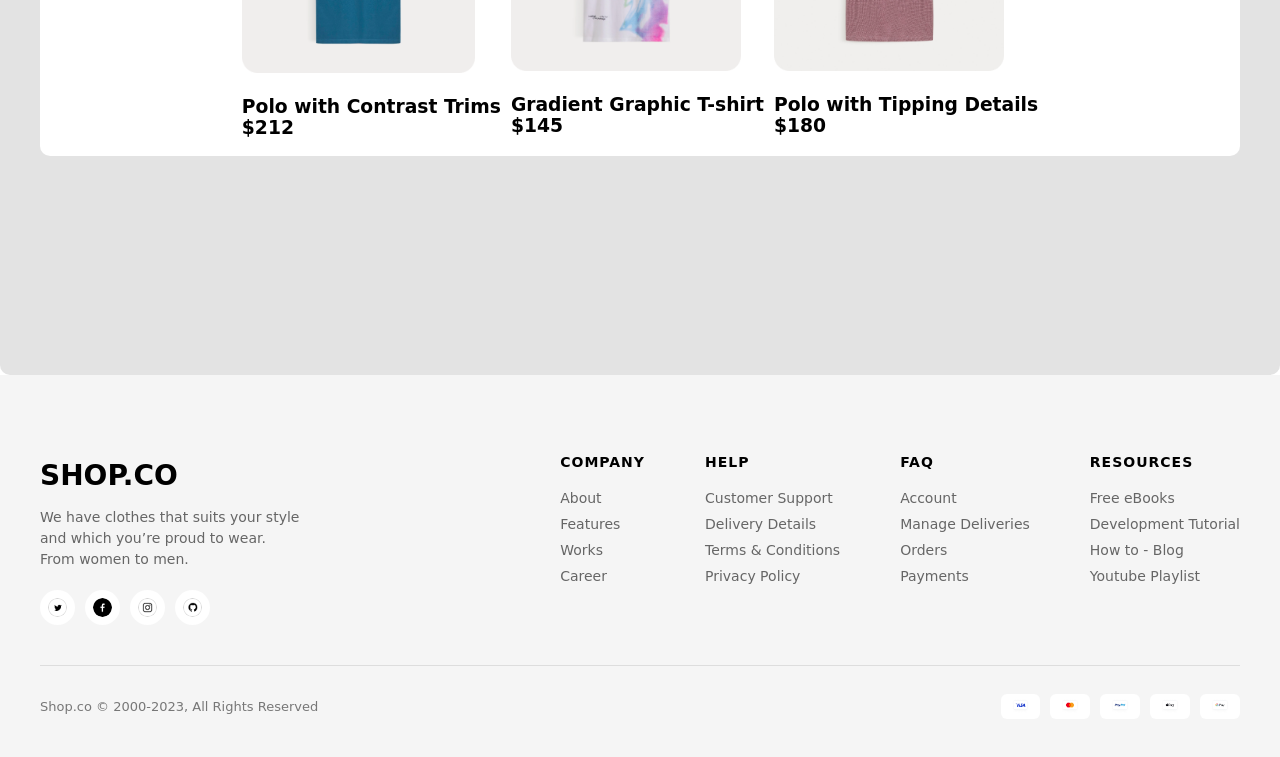
==== commit bf013e8f: "nurik" ====
--- a/aboutcard.html
+++ b/aboutcard.html
@@ -126,7 +126,7 @@
                         </div>
                     </div>
                     <div class="review__bigcard">
-                        <div class="review__cards">
+                        <div class="review__cards" data-aos="fade-up" data-aos-duration="2000">
                             <div class="review__card">
                                 <img class="review__star" src="./assets/icons/4.3.png" alt="">
                                 <div class="review__text">
@@ -145,7 +145,7 @@
 
                         </div>
                         <div class="review__nuqta">.</div>
-                        <div class="review__cards">
+                        <div class="review__cards" data-aos="fade-up" data-aos-duration="2000">
                             <div class="review__card">
                                 <img class="review__star" src="./assets/icons/4.3.png" alt="">
                                 <div class="review__text">
@@ -164,7 +164,7 @@
                     </div>
                     <div class="review__bigcards">
                         <div class="review__nuqta">.</div>
-                        <div class="review__cards">
+                        <div class="review__cards" data-aos="fade-up" data-aos-duration="2000">
                             <div class="review__card">
                                 <img class="review__star" src="./assets/icons/4.3.png" alt="">
                                 <div class="review__text">
@@ -181,7 +181,7 @@
 
                         </div>
                         <div class="review__nuqta">.</div>
-                        <div class="review__cards">
+                        <div class="review__cards" data-aos="fade-up" data-aos-duration="2000">
                             <div class="review__card">
                                 <img class="review__star" src="./assets/icons/4.3.png" alt="">
                                 <div class="review__text">
@@ -229,17 +229,18 @@
                             <img width="230" src="./assets/icons/pushti kiym.png" alt="">
                             <h3 class="clothes__h3">Polo with Tipping Details <br> $180</h3>
                         </div>
-                        <div class="clothes__tabletext">
+                        <!-- <div class="clothes__tabletext">
                             <img width="230" src="./assets/icons/Frame 38 (2).png" alt="">
                             <h3 class="clothes__h3">Black Striped T-shirt <br> $120</h3>
-                        </div>
+                        </div> -->
                     </div>
                     <hr class="clothes__hr">
                     <hr class="clothes__hr">
 
                     <div class="clothes__desktob">
                         <div class="clothes__">
-                            <img width="233" src="./assets/icons/kok kiym.png" alt="">
+                            <img width="233" src="./assets/icons/kok kiym.png" alt="" data-aos="flip-up"
+                                data-aos-duration="2000">
                             <h3 class="clothes__h3">Polo with Contrast Trims</h3>
                             <img src="./assets/imgs/Frame 59.png" alt="">
                             <div class="clothes__price">
@@ -249,13 +250,15 @@
                             </div>
                         </div>
                         <div class="clothes__">
-                            <img width="230" src="./assets/icons/Frame 33 (2).png" alt="">
+                            <img width="230" src="./assets/icons/Frame 33 (2).png" alt="" data-aos="flip-up"
+                                data-aos-duration="1800">
                             <h3 class="clothes__h3">Gradient Graphic T-shirt </h3>
                             <img src="./assets/imgs/Frame 35 (2).png" alt="">
                             <p><b>$145</b></p>
                         </div>
                         <div class="clothes__">
-                            <img width="230" src="./assets/icons/pushti kiym.png" alt="">
+                            <img width="230" src="./assets/icons/pushti kiym.png" alt="" data-aos="flip-up"
+                                data-aos-duration="2000">
                             <h3 class="clothes__h3">Polo with Tipping Details</h3>
                             <img src="./assets/imgs/Frame 35 (2).png" alt="">
                             <div class="clothes__price">
@@ -264,7 +267,8 @@
                             </div>
                         </div>
                         <div class="clothes__">
-                            <img width="230" src="./assets/icons/Frame 38 (2).png" alt="">
+                            <img width="230" src="./assets/icons/Frame 38 (2).png" alt="" data-aos="flip-up"
+                                data-aos-duration="1800">
                             <h3 class="clothes__h3"> SLEEVE STRIPED T-SHIRT</h3>
                             <img src="./assets/imgs/Frame 35 (2).png" alt="">
                             <div class="clothes__price">
@@ -276,7 +280,7 @@
                     </div>
                     <button class="clothes__btn">View All</button>
                     <hr class="clothes__hr">
-                    <section class="subscribe">
+                    <section class="subscribe" data-aos="flip-left" data-aos-duration="2000">
                         <div class="container">
                             <div class="subscribe__wrapper">
 
@@ -294,80 +298,102 @@
                             </div>
                         </div>
                     </section>
-                    <footer class="footer">
-                        <div class="container">
-                            <div class="footer__wrapper">
-
-                                <div class="footer__left">
-                                    <h2 class="footer__logo">SHOP.CO</h2>
-                                    <p class="footer__desc">
-                                        We have clothes that suits your style and which you’re proud to wear.
-                                        From women to men.
-                                    </p>
-
-                                    <div class="footer__socials">
-                                        <img src="./assets/icons/1 (1).png" alt="twitter">
-                                        <img src="./assets/icons/2.png" alt="facebook">
-                                        <img src="./assets/icons/3.png" alt="instagram">
-                                        <img src="./assets/icons/4.png" alt="github">
-                                    </div>
-                                </div>
-
-                                <div class="footer__links">
-
-                                    <div class="footer__col">
-                                        <h4>COMPANY</h4>
-                                        <a href="#">About</a>
-                                        <a href="#">Features</a>
-                                        <a href="#">Works</a>
-                                        <a href="#">Career</a>
-                                    </div>
-
-                                    <div class="footer__col">
-                                        <h4>HELP</h4>
-                                        <a href="#">Customer Support</a>
-                                        <a href="#">Delivery Details</a>
-                                        <a href="#">Terms & Conditions</a>
-                                        <a href="#">Privacy Policy</a>
-                                    </div>
-
-                                    <div class="footer__col">
-                                        <h4>FAQ</h4>
-                                        <a href="#">Account</a>
-                                        <a href="#">Manage Deliveries</a>
-                                        <a href="#">Orders</a>
-                                        <a href="#">Payments</a>
-                                    </div>
-
-                                    <div class="footer__col">
-                                        <h4>RESOURCES</h4>
-                                        <a href="#">Free eBooks</a>
-                                        <a href="#">Development Tutorial</a>
-                                        <a href="#">How to - Blog</a>
-                                        <a href="#">Youtube Playlist</a>
-                                    </div>
-
-                                </div>
-                            </div>
-
-                            <div class="footer__bottom">
-                                <p>Shop.co © 2000-2023, All Rights Reserved</p>
-
-                                <div class="footer__payments">
-                                    <img src="./assets/icons/Badge.png" alt="visa">
-                                    <img src="./assets/icons/Badge (1).png" alt="mastercard">
-                                    <img src="./assets/icons/Badge (2).png" alt="paypal">
-                                    <img src="./assets/icons/Badge (3).png" alt="applepay">
-                                    <img src="./assets/icons/Badge (4).png" alt="gpay">
-                                </div>
-                            </div>
-                        </div>
-                    </footer>
 
                 </div>
             </div>
         </section>
     </main>
+    <footer class="footer">
+        <div class="container">
+            <div class="footer__wrapper">
+
+                <div class="footer__left">
+                    <h2 class="footer__logo">SHOP.CO</h2>
+                    <p class="footer__desc">
+                        We have clothes that suits your style and which you’re proud to wear.
+                        From women to men.
+                    </p>
+
+                    <div class="footer__socials">
+                        <img src="./assets/icons/1 (1).png" alt="twitter">
+                        <img src="./assets/icons/2.png" alt="facebook">
+                        <img src="./assets/icons/3.png" alt="instagram">
+                        <img src="./assets/icons/4.png" alt="github">
+                    </div>
+                </div>
+
+                <div class="footer__links">
+
+                    <div class="footer__col">
+                        <h4>COMPANY</h4>
+                        <a href="#">About</a>
+                        <a href="#">Features</a>
+                        <a href="#">Works</a>
+                        <a href="#">Career</a>
+                    </div>
+
+                    <div class="footer__col">
+                        <h4>HELP</h4>
+                        <a href="#">Customer Support</a>
+                        <a href="#">Delivery Details</a>
+                        <a href="#">Terms & Conditions</a>
+                        <a href="#">Privacy Policy</a>
+                    </div>
+
+                    <div class="footer__col">
+                        <h4>FAQ</h4>
+                        <a href="#">Account</a>
+                        <a href="#">Manage Deliveries</a>
+                        <a href="#">Orders</a>
+                        <a href="#">Payments</a>
+                    </div>
+
+                    <div class="footer__col">
+                        <h4>RESOURCES</h4>
+                        <a href="#">Free eBooks</a>
+                        <a href="#">Development Tutorial</a>
+                        <a href="#">How to - Blog</a>
+                        <a href="#">Youtube Playlist</a>
+                    </div>
+
+                </div>
+            </div>
+
+            <div class="footer__bottom">
+                <p>Shop.co © 2000-2023, All Rights Reserved</p>
+
+                <div class="footer__payments">
+                    <img src="./assets/icons/Badge.png" alt="visa">
+                    <img src="./assets/icons/Badge (1).png" alt="mastercard">
+                    <img src="./assets/icons/Badge (2).png" alt="paypal">
+                    <img src="./assets/icons/Badge (3).png" alt="applepay">
+                    <img src="./assets/icons/Badge (4).png" alt="gpay">
+                </div>
+            </div>
+        </div>
+    </footer>
+    <script>
+        const burger = document.getElementById("burgerBtn");
+        const nav = document.getElementById("navMenu");
+        const overlay = document.getElementById("overlay");
+
+        burger.addEventListener("click", () => {
+            burger.classList.toggle("active");
+            nav.classList.toggle("active");
+            overlay.classList.toggle("active");
+        });
+
+        overlay.addEventListener("click", () => {
+            burger.classList.remove("active");
+            nav.classList.remove("active");
+            overlay.classList.remove("active");
+        });
+    </script>
+    <script src="https://unpkg.com/aos@2.3.1/dist/aos.js"></script>
+    <script>
+        AOS.init();
+    </script>
+    <link href="https://unpkg.com/aos@2.3.1/dist/aos.css" rel="stylesheet">
 </body>
 
 </html>
